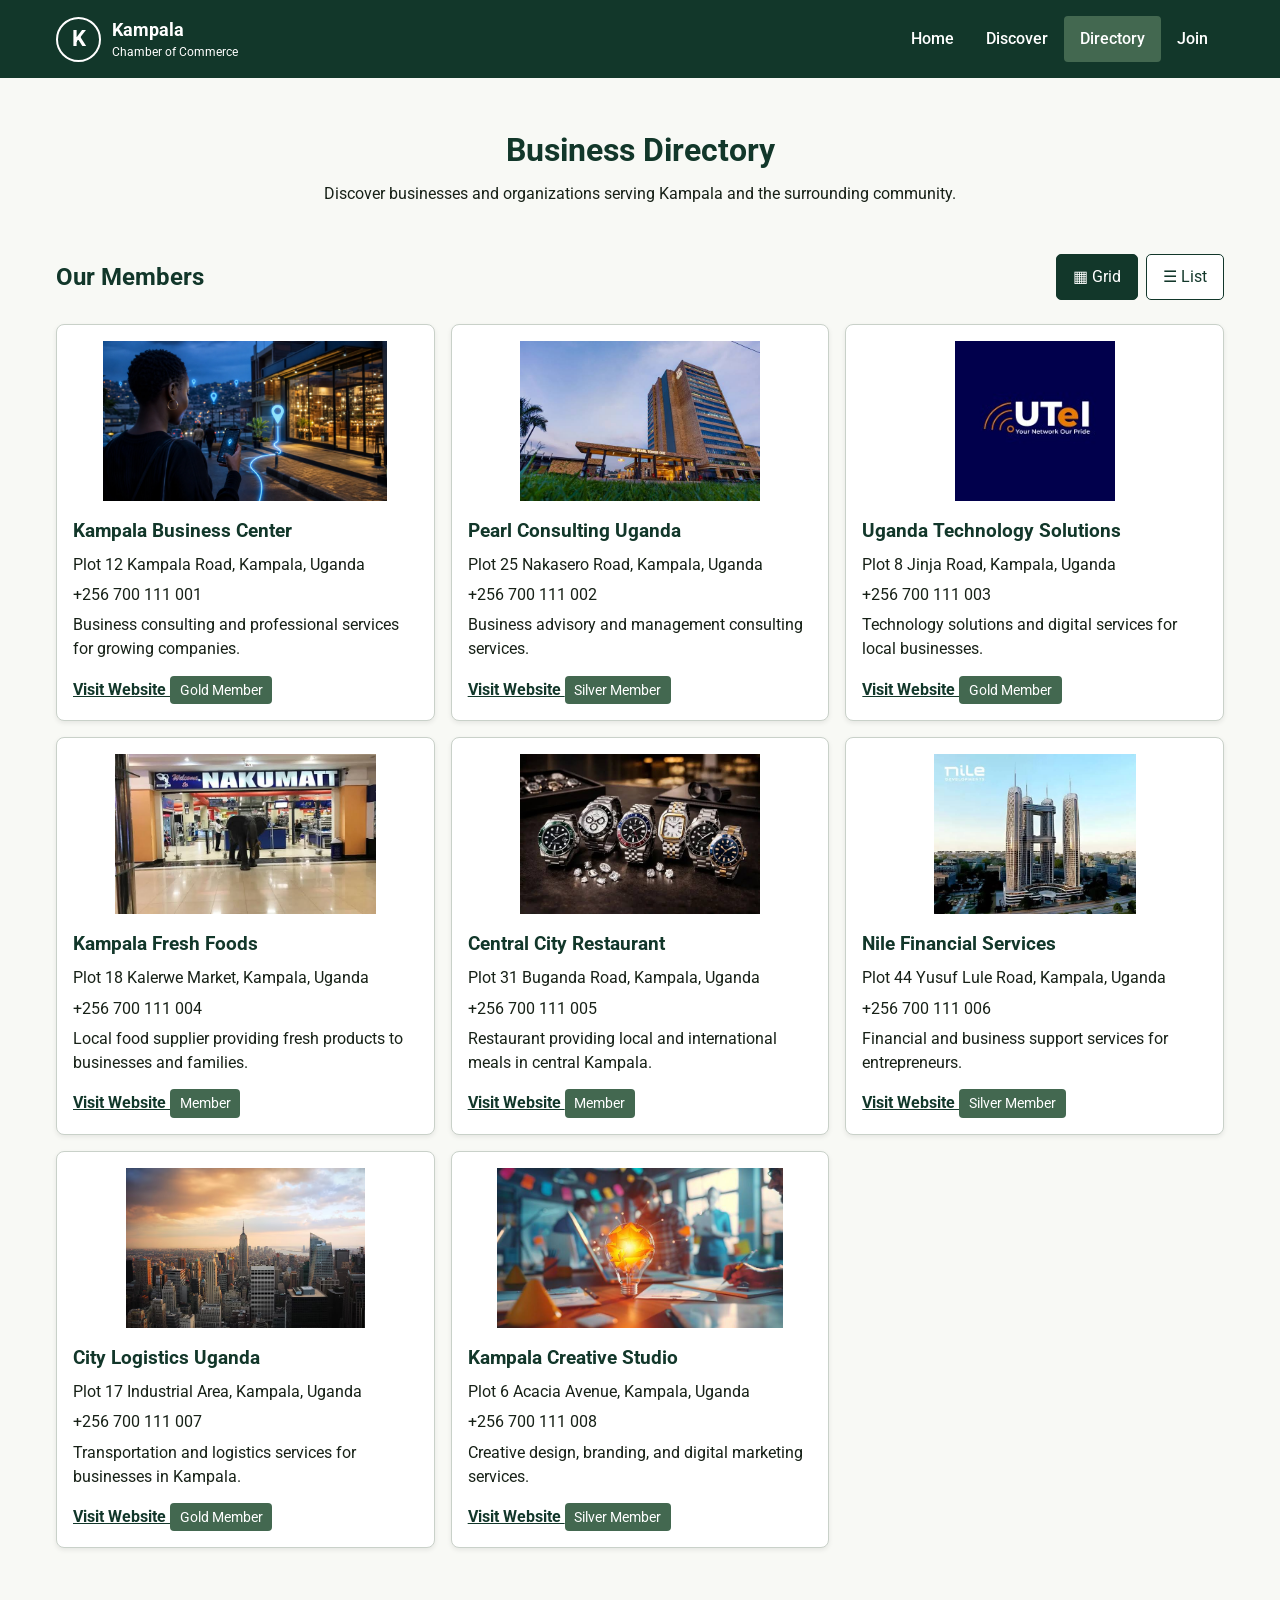
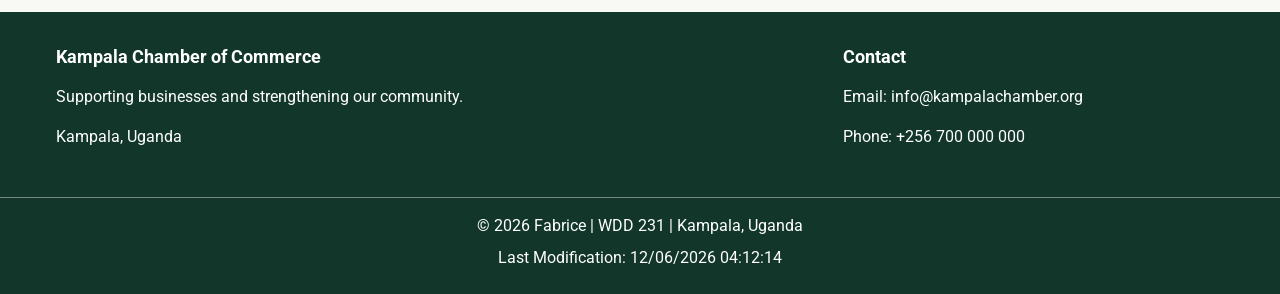
==== chamber/directory.html @ 22a6aac2 "complete week 2 chamber" ====
<!DOCTYPE html>
<html lang="en">
<head>
    <meta charset="UTF-8">
    <meta name="viewport" content="width=device-width, initial-scale=1.0">

    <meta name="description"
        content="Kampala Chamber of Commerce directory connecting businesses and organizations in Kampala, Uganda.">

    <meta name="author" content="Fabrice">

    <meta property="og:title" content="Kampala Chamber of Commerce Directory">
    <meta property="og:description"
        content="Explore businesses and organizations that are members of the Kampala Chamber of Commerce.">
    <meta property="og:image" content="https://username.github.io/wdd231/chamber/images/kampala-business.webp">
    <meta property="og:url" content="https://username.github.io/wdd231/chamber/directory.html">
    <meta property="og:type" content="website">

    <title>Kampala Chamber of Commerce | Directory</title>

    <link rel="icon" href="images/favicon.png">

    <link rel="preconnect" href="https://fonts.googleapis.com">
    <link rel="preconnect" href="https://fonts.gstatic.com" crossorigin>
    <link
        href="https://fonts.googleapis.com/css2?family=Roboto:wght@400;500;700&display=swap"
        rel="stylesheet">

    <link rel="stylesheet" href="css/normalize.css">
    <link rel="stylesheet" href="css/small.css">
    <link rel="stylesheet" href="css/larger.css">

    <script src="js/directory.js" defer></script>
</head>

<body>

    <header>
        <div class="header-content">

            <a href="directory.html" class="brand">
                <span class="brand-icon">K</span>
                <span>
                    <strong>Kampala</strong>
                    <small>Chamber of Commerce</small>
                </span>
            </a>

            <button
                id="menuButton"
                class="menu-button"
                aria-label="Open navigation menu"
                aria-expanded="false">
                ☰
            </button>

            <nav id="mainNav" aria-label="Main navigation">
                <a href="index.html">Home</a>
                <a href="discover.html">Discover</a>
                <a href="directory.html" class="active" aria-current="page">Directory</a>
                <a href="join.html">Join</a>
            </nav>

        </div>
    </header>

    <main>

        <div class="page-heading">
            <h1>Business Directory</h1>
            <p>
                Discover businesses and organizations serving
                Kampala and the surrounding community.
            </p>
        </div>

        <section class="directory-section" aria-labelledby="directory-title">

            <div class="directory-header">
                <h2 id="directory-title">Our Members</h2>

                <div class="view-buttons" aria-label="Directory view options">
                    <button
                        id="gridButton"
                        class="view-button active-view"
                        type="button"
                        aria-label="Display members as a grid">
                        ▦ Grid
                    </button>

                    <button
                        id="listButton"
                        class="view-button"
                        type="button"
                        aria-label="Display members as a list">
                        ☰ List
                    </button>
                </div>
            </div>

            <div id="members" class="member-grid">
                <!-- Members are loaded from members.json -->
            </div>

        </section>

    </main>

    <footer>

        <div class="footer-content">

            <div>
                <h2>Kampala Chamber of Commerce</h2>
                <p>Supporting businesses and strengthening our community.</p>
                <p>Kampala, Uganda</p>
            </div>

            <div>
                <h2>Contact</h2>
                <p>Email: info@kampalachamber.org</p>
                <p>Phone: +256 700 000 000</p>
            </div>

        </div>

        <div class="footer-bottom">
            <p>
                &copy; <span id="currentyear"></span>
                Fabrice | WDD 231 | Kampala, Uganda
            </p>

            <p id="lastModified"></p>
        </div>

    </footer>

</body>
</html>
---- chamber/css/small.css ----
:root {
    --primary-color: #12372A;
    --secondary-color: #436850;
    --background-color: #F8F9F5;
    --card-color: #FFFFFF;
    --text-color: #172117;
    --border-color: #C9D1C9;
}

body {
    font-family: "Roboto", sans-serif;
    background-color: var(--background-color);
    color: var(--text-color);
}

/* HEADER */

header {
    background-color: var(--primary-color);
    color: white;
}

.header-content {
    max-width: 1200px;
    margin: 0 auto;
    padding: 1rem;
    display: flex;
    align-items: center;
    justify-content: space-between;
}

.brand {
    color: white;
    text-decoration: none;
    display: flex;
    align-items: center;
    gap: 0.7rem;
}

.brand-icon {
    width: 45px;
    height: 45px;
    border: 2px solid white;
    border-radius: 50%;
    display: grid;
    place-items: center;
    font-size: 1.4rem;
    font-weight: 700;
}

.brand strong {
    display: block;
    font-size: 1.1rem;
}

.brand small {
    display: block;
    font-size: 0.75rem;
}

/* MOBILE MENU */

.menu-button {
    background: transparent;
    color: white;
    border: 0;
    font-size: 1.8rem;
}

nav {
    display: none;
}

nav.open {
    display: flex;
    flex-direction: column;
    width: 100%;
    background-color: var(--primary-color);
}

nav a {
    color: white;
    text-decoration: none;
    padding: 0.8rem 1rem;
    text-align: center;
    font-weight: 500;
}

nav a:hover,
nav a.active {
    background-color: var(--secondary-color);
}

/* PAGE HEADING */

.page-heading {
    text-align: center;
    padding: 2rem 1rem;
}

.page-heading h1 {
    color: var(--primary-color);
    margin-bottom: 0.5rem;
}

.page-heading p {
    max-width: 650px;
    margin: 0 auto;
}

/* DIRECTORY */

.directory-section {
    max-width: 1200px;
    margin: 0 auto;
    padding: 0 1rem 2rem;
}

.directory-header {
    display: flex;
    flex-direction: column;
    gap: 1rem;
    margin-bottom: 1.5rem;
}

.directory-header h2 {
    color: var(--primary-color);
    margin-bottom: 0;
}

.view-buttons {
    display: flex;
    gap: 0.5rem;
}

.view-button {
    border: 1px solid var(--primary-color);
    background-color: white;
    color: var(--primary-color);
    padding: 0.6rem 1rem;
    border-radius: 5px;
}

.view-button:hover,
.view-button.active-view {
    background-color: var(--primary-color);
    color: white;
}

/* MEMBER GRID */

.member-grid {
    display: grid;
    grid-template-columns: 1fr;
    gap: 1rem;
}

.member-card {
    background-color: var(--card-color);
    border: 1px solid var(--border-color);
    border-radius: 8px;
    padding: 1rem;
    box-shadow: 0 2px 5px rgba(0, 0, 0, 0.08);
}

.member-card img {
    width: 100%;
    height: 160px;
    object-fit: contain;
    margin-bottom: 1rem;
}

.member-card h3 {
    color: var(--primary-color);
    margin-bottom: 0.5rem;
}

.member-card p {
    margin-bottom: 0.4rem;
}

.member-card a {
    color: var(--primary-color);
    font-weight: 700;
}

.membership {
    display: inline-block;
    background-color: var(--secondary-color);
    color: white;
    padding: 0.25rem 0.6rem;
    border-radius: 4px;
    font-size: 0.85rem;
    margin-top: 0.5rem;
}

/* FOOTER */

footer {
    background-color: var(--primary-color);
    color: white;
    margin-top: 2rem;
}

.footer-content {
    max-width: 1200px;
    margin: 0 auto;
    padding: 2rem 1rem;
    display: grid;
    gap: 1.5rem;
}

.footer-content h2 {
    font-size: 1.1rem;
}

.footer-bottom {
    border-top: 1px solid rgba(255, 255, 255, 0.4);
    padding: 1rem;
    text-align: center;
}

.footer-bottom p {
    margin-bottom: 0.5rem;
}

/* LIST VIEW */

.member-grid.list-view {
    display: flex;
    flex-direction: column;
    gap: 0;
}

.member-grid.list-view .member-card {
    border-radius: 0;
    box-shadow: none;
    border-bottom: 1px solid var(--border-color);
    display: block;
}

.member-grid.list-view .member-card img {
    display: none;
}

.member-grid.list-view .membership {
    display: none;
}
---- chamber/css/larger.css ----
@media screen and (min-width: 640px) {

    .header-content {
        flex-wrap: wrap;
    }

    .menu-button {
        display: none;
    }

    nav {
        display: flex;
        margin-left: auto;
    }

    nav a {
        padding: 0.7rem 1rem;
        border-radius: 4px;
    }

    .directory-header {
        flex-direction: row;
        justify-content: space-between;
        align-items: center;
    }

    .member-grid {
        grid-template-columns: repeat(2, 1fr);
    }

    .footer-content {
        grid-template-columns: 2fr 1fr;
    }
}

@media screen and (min-width: 900px) {

    .member-grid {
        grid-template-columns: repeat(3, 1fr);
    }

    .page-heading {
        padding: 3rem 1rem;
    }
}
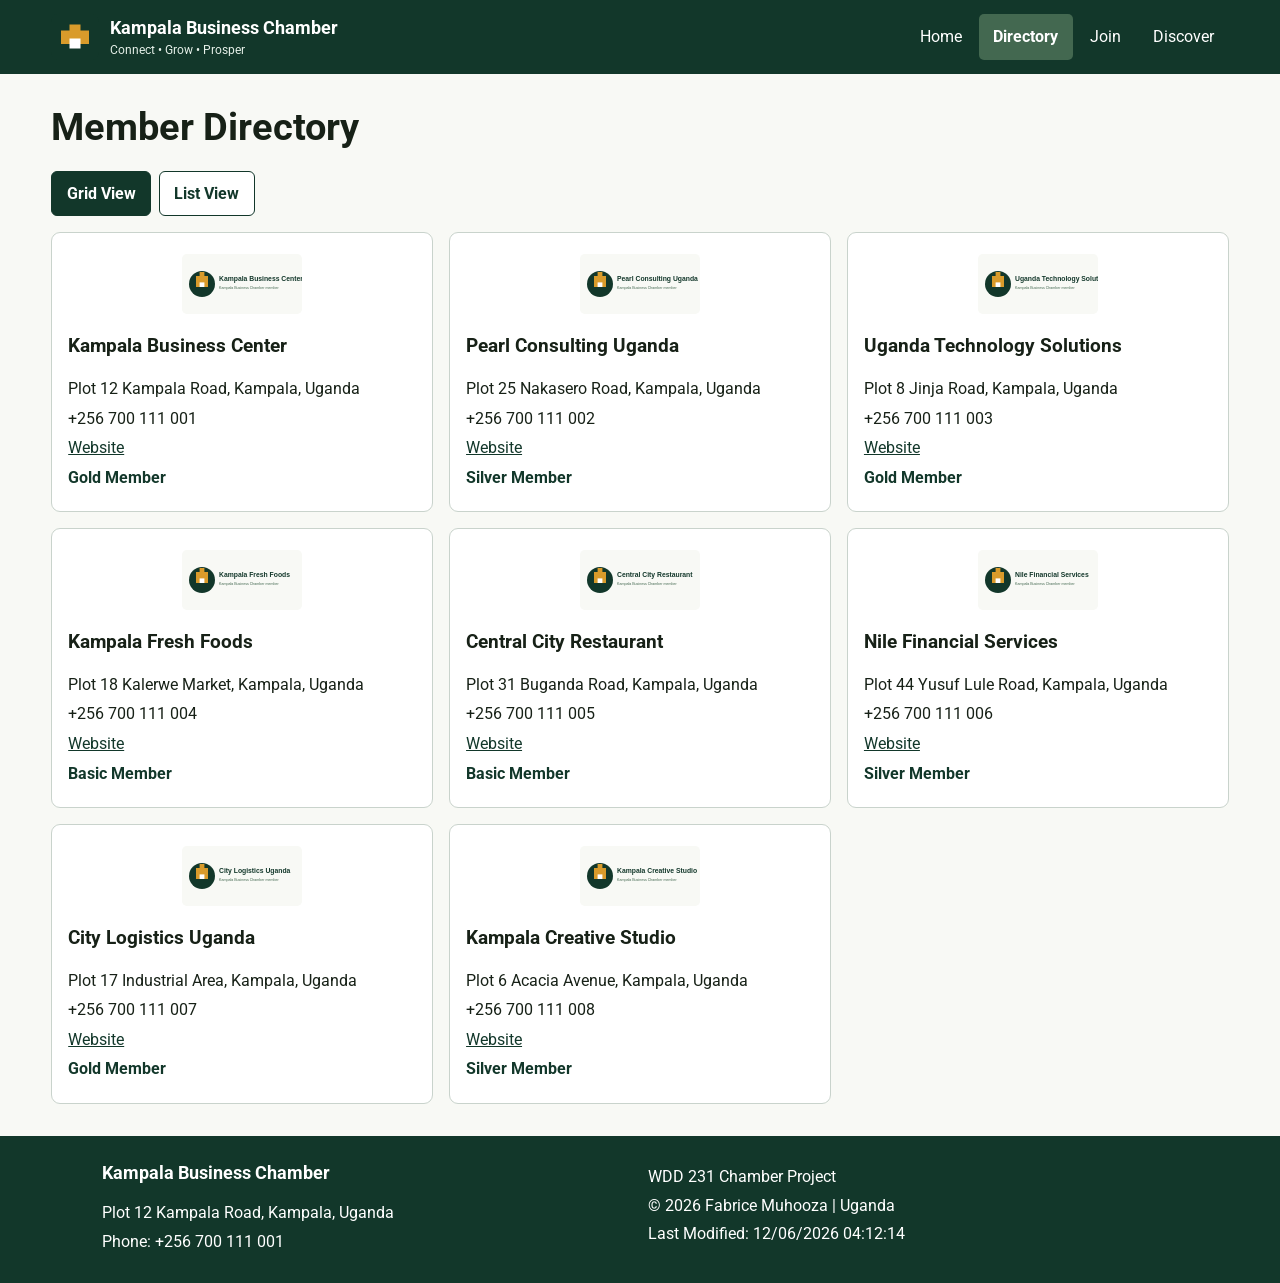
==== commit 362f4eb6: "Complete W03 Chamber Home Page" ====
--- a/chamber/directory.html
+++ b/chamber/directory.html
@@ -3,137 +3,42 @@
 <head>
     <meta charset="UTF-8">
     <meta name="viewport" content="width=device-width, initial-scale=1.0">
-
-    <meta name="description"
-        content="Kampala Chamber of Commerce directory connecting businesses and organizations in Kampala, Uganda.">
-
-    <meta name="author" content="Fabrice">
-
-    <meta property="og:title" content="Kampala Chamber of Commerce Directory">
-    <meta property="og:description"
-        content="Explore businesses and organizations that are members of the Kampala Chamber of Commerce.">
-    <meta property="og:image" content="https://username.github.io/wdd231/chamber/images/kampala-business.webp">
-    <meta property="og:url" content="https://username.github.io/wdd231/chamber/directory.html">
-    <meta property="og:type" content="website">
-
-    <title>Kampala Chamber of Commerce | Directory</title>
-
-    <link rel="icon" href="images/favicon.png">
-
+    <meta name="description" content="Kampala Business Chamber member directory.">
+    <meta name="author" content="Fabrice Muhooza">
+    <title>Kampala Business Chamber | Directory</title>
+    <link rel="icon" href="images/chamber-logo.svg" type="image/svg+xml">
     <link rel="preconnect" href="https://fonts.googleapis.com">
     <link rel="preconnect" href="https://fonts.gstatic.com" crossorigin>
-    <link
-        href="https://fonts.googleapis.com/css2?family=Roboto:wght@400;500;700&display=swap"
-        rel="stylesheet">
-
-    <link rel="stylesheet" href="css/normalize.css">
-    <link rel="stylesheet" href="css/small.css">
-    <link rel="stylesheet" href="css/larger.css">
-
-    <script src="js/directory.js" defer></script>
+    <link href="https://fonts.googleapis.com/css2?family=Roboto:wght@400;500;700&display=swap" rel="stylesheet">
+    <link rel="stylesheet" href="styles/normalize.css">
+    <link rel="stylesheet" href="styles/small.css">
+    <link rel="stylesheet" href="styles/larger.css">
+    <script src="scripts/navigation.js" defer></script>
+    <script src="scripts/date.js" defer></script>
+    <script src="scripts/directory.js" defer></script>
 </head>
-
 <body>
-
-    <header>
-        <div class="header-content">
-
-            <a href="directory.html" class="brand">
-                <span class="brand-icon">K</span>
-                <span>
-                    <strong>Kampala</strong>
-                    <small>Chamber of Commerce</small>
-                </span>
-            </a>
-
-            <button
-                id="menuButton"
-                class="menu-button"
-                aria-label="Open navigation menu"
-                aria-expanded="false">
-                ☰
-            </button>
-
-            <nav id="mainNav" aria-label="Main navigation">
-                <a href="index.html">Home</a>
-                <a href="discover.html">Discover</a>
-                <a href="directory.html" class="active" aria-current="page">Directory</a>
-                <a href="join.html">Join</a>
-            </nav>
-
-        </div>
-    </header>
-
-    <main>
-
-        <div class="page-heading">
-            <h1>Business Directory</h1>
-            <p>
-                Discover businesses and organizations serving
-                Kampala and the surrounding community.
-            </p>
-        </div>
-
-        <section class="directory-section" aria-labelledby="directory-title">
-
-            <div class="directory-header">
-                <h2 id="directory-title">Our Members</h2>
-
-                <div class="view-buttons" aria-label="Directory view options">
-                    <button
-                        id="gridButton"
-                        class="view-button active-view"
-                        type="button"
-                        aria-label="Display members as a grid">
-                        ▦ Grid
-                    </button>
-
-                    <button
-                        id="listButton"
-                        class="view-button"
-                        type="button"
-                        aria-label="Display members as a list">
-                        ☰ List
-                    </button>
-                </div>
-            </div>
-
-            <div id="members" class="member-grid">
-                <!-- Members are loaded from members.json -->
-            </div>
-
-        </section>
-
-    </main>
-
-    <footer>
-
-        <div class="footer-content">
-
-            <div>
-                <h2>Kampala Chamber of Commerce</h2>
-                <p>Supporting businesses and strengthening our community.</p>
-                <p>Kampala, Uganda</p>
-            </div>
-
-            <div>
-                <h2>Contact</h2>
-                <p>Email: info@kampalachamber.org</p>
-                <p>Phone: +256 700 000 000</p>
-            </div>
-
-        </div>
-
-        <div class="footer-bottom">
-            <p>
-                &copy; <span id="currentyear"></span>
-                Fabrice | WDD 231 | Kampala, Uganda
-            </p>
-
-            <p id="lastModified"></p>
-        </div>
-
-    </footer>
-
+<header class="site-header">
+    <div class="brand">
+        <img src="images/chamber-logo.svg" alt="Kampala Business Chamber logo" width="48" height="48">
+        <div><span class="brand-name">Kampala Business Chamber</span><span class="brand-tagline">Connect • Grow • Prosper</span></div>
+    </div>
+    <button id="menuButton" class="menu-button" aria-label="Open navigation menu" aria-expanded="false" aria-controls="mainNav">☰</button>
+    <nav id="mainNav" class="navigation" aria-label="Main navigation">
+        <a href="index.html">Home</a><a href="directory.html" class="active" aria-current="page">Directory</a><a href="join.html">Join</a><a href="discover.html">Discover</a>
+    </nav>
+</header>
+<main>
+    <h1>Member Directory</h1>
+    <div class="directory-controls" aria-label="Directory view controls">
+        <button id="gridView" class="view-button active">Grid View</button>
+        <button id="listView" class="view-button">List View</button>
+    </div>
+    <div id="directory" class="directory-grid"></div>
+</main>
+<footer class="site-footer">
+    <div><h2>Kampala Business Chamber</h2><p>Plot 12 Kampala Road, Kampala, Uganda</p><p>Phone: +256 700 111 001</p></div>
+    <div><p>WDD 231 Chamber Project</p><p>&copy; <span id="currentyear"></span> Fabrice Muhooza | Uganda</p><p>Last Modified: <span id="lastModified"></span></p></div>
+</footer>
 </body>
-</html>+</html>
--- a/chamber/styles/small.css
+++ b/chamber/styles/small.css
@@ -0,0 +1 @@
+*{box-sizing:border-box}html{font-family:Roboto,Arial,sans-serif;color:#172117;background:#f8f9f5}body{margin:0;line-height:1.5}img{max-width:100%;height:auto;display:block}a{color:#12372a}a:focus-visible,button:focus-visible{outline:3px solid #d99b2b;outline-offset:2px}.site-header{background:#12372a;color:#fff;padding:.75rem 1rem;display:grid;grid-template-columns:1fr auto;align-items:center}.brand{display:flex;align-items:center;gap:.7rem}.brand img{width:48px;height:48px}.brand-name,.brand-tagline{display:block}.brand-name{font-size:1.05rem;font-weight:700}.brand-tagline{font-size:.78rem;color:#e6f0e9}.menu-button{background:transparent;color:#fff;border:0;font-size:2rem;cursor:pointer;padding:.25rem}.navigation{grid-column:1/-1;display:none;flex-direction:column}.navigation.open{display:flex}.navigation a{color:#fff;text-decoration:none;padding:.8rem 1rem;border-top:1px solid rgba(255,255,255,.18)}.navigation a:hover,.navigation a.active{background:#436850}.navigation a.active{font-weight:700}main{width:min(1200px,92%);margin:0 auto;padding:1rem 0 2rem}h1{font-size:clamp(1.7rem,4vw,2.4rem);margin:0 0 1rem}h2{margin-top:0}.hero{position:relative;overflow:hidden;border-radius:12px;background:#12372a;margin-bottom:1rem;box-shadow:0 3px 12px rgba(0,0,0,.12)}.hero>img{width:100%;min-height:260px;object-fit:cover}.hero-content{position:absolute;left:1rem;right:1rem;bottom:1rem;background:rgba(18,55,42,.93);color:#fff;padding:1rem;border-radius:10px}.hero-content h2{margin:0 0 .3rem;font-size:clamp(1.3rem,4vw,2rem)}.hero-content p{margin:.2rem 0 .8rem}.cta{display:inline-block;background:#d99b2b;color:#172117;text-decoration:none;font-weight:700;padding:.65rem 1rem;border-radius:6px}.cta:hover{background:#f0b747}.home-layout{display:grid;gap:1rem}.card,.spotlights-section{background:#fff;border:1px solid #c9d3cc;border-radius:10px;padding:1rem;box-shadow:0 2px 8px rgba(0,0,0,.07)}.event{border-top:1px solid #d8dfda;padding:.8rem 0}.event:first-of-type{border-top:0;padding-top:0}.event h3{margin:.1rem 0}.event p{margin:.3rem 0}.current-weather{display:grid;gap:.3rem}.weather h3{margin:1rem 0 .5rem}.forecast{display:grid;gap:.5rem}.forecast-day{border:1px solid #d8dfda;border-radius:8px;padding:.65rem;background:#f4f7f4}.forecast-day h4{margin:0}.weather-source{font-size:.85rem;margin-bottom:0}.spotlights-section{margin-top:1rem}.spotlights{display:grid;gap:1rem}.spotlight-card{border:1px solid #c9d3cc;border-radius:9px;padding:1rem;background:#f8f9f5}.spotlight-card img{width:120px;height:70px;object-fit:contain;background:#fff;border-radius:6px;margin-bottom:.7rem}.spotlight-card h3{margin:.2rem 0}.membership{font-weight:700;color:#12372a}.directory-controls{display:flex;gap:.5rem;margin-bottom:1rem}.view-button{border:1px solid #12372a;background:#fff;color:#12372a;padding:.6rem .9rem;border-radius:6px;cursor:pointer;font-weight:700}.view-button.active,.view-button:hover{background:#12372a;color:#fff}.directory-grid{display:grid;grid-template-columns:1fr;gap:1rem}.member-card{background:#fff;border:1px solid #c9d3cc;border-radius:9px;padding:1rem}.member-card img{width:120px;height:70px;object-fit:contain;margin:0 auto .8rem}.member-card h2{font-size:1.2rem}.member-card p{margin:.35rem 0}.directory-list{display:flex;flex-direction:column;gap:0}.directory-list .member-card{border-radius:0;border-width:0 0 1px}.site-footer{background:#12372a;color:#fff;padding:1.5rem 4%;display:grid;gap:1rem}.site-footer h2{font-size:1.1rem}.site-footer p{margin:.3rem 0}.site-footer a{color:#fff}.site-footer div{max-width:600px}
--- a/chamber/styles/larger.css
+++ b/chamber/styles/larger.css
@@ -0,0 +1 @@
+@media screen and (min-width:700px){.site-header{grid-template-columns:auto 1fr;padding:.8rem 4%}.brand-name{font-size:1.15rem}.menu-button{display:none}.navigation{grid-column:auto;display:flex;flex-direction:row;justify-content:flex-end;gap:.2rem}.navigation a{border:0;border-radius:5px;padding:.7rem .9rem}.home-layout{grid-template-columns:2fr 1fr;align-items:start}.spotlights{grid-template-columns:repeat(3,1fr)}.spotlight-card{min-height:260px}.forecast{grid-template-columns:repeat(3,1fr)}.directory-grid{grid-template-columns:repeat(2,1fr)}.directory-grid.directory-list{display:flex}.directory-list .member-card{display:grid;grid-template-columns:150px 1fr 1fr;align-items:center}.site-footer{grid-template-columns:1fr 1fr;justify-content:space-between;padding-left:8%;padding-right:8%}}@media screen and (min-width:1000px){.directory-grid{grid-template-columns:repeat(3,1fr)}main{padding-top:1.5rem}.hero-content{left:2rem;bottom:2rem;max-width:520px;padding:1.25rem}}
